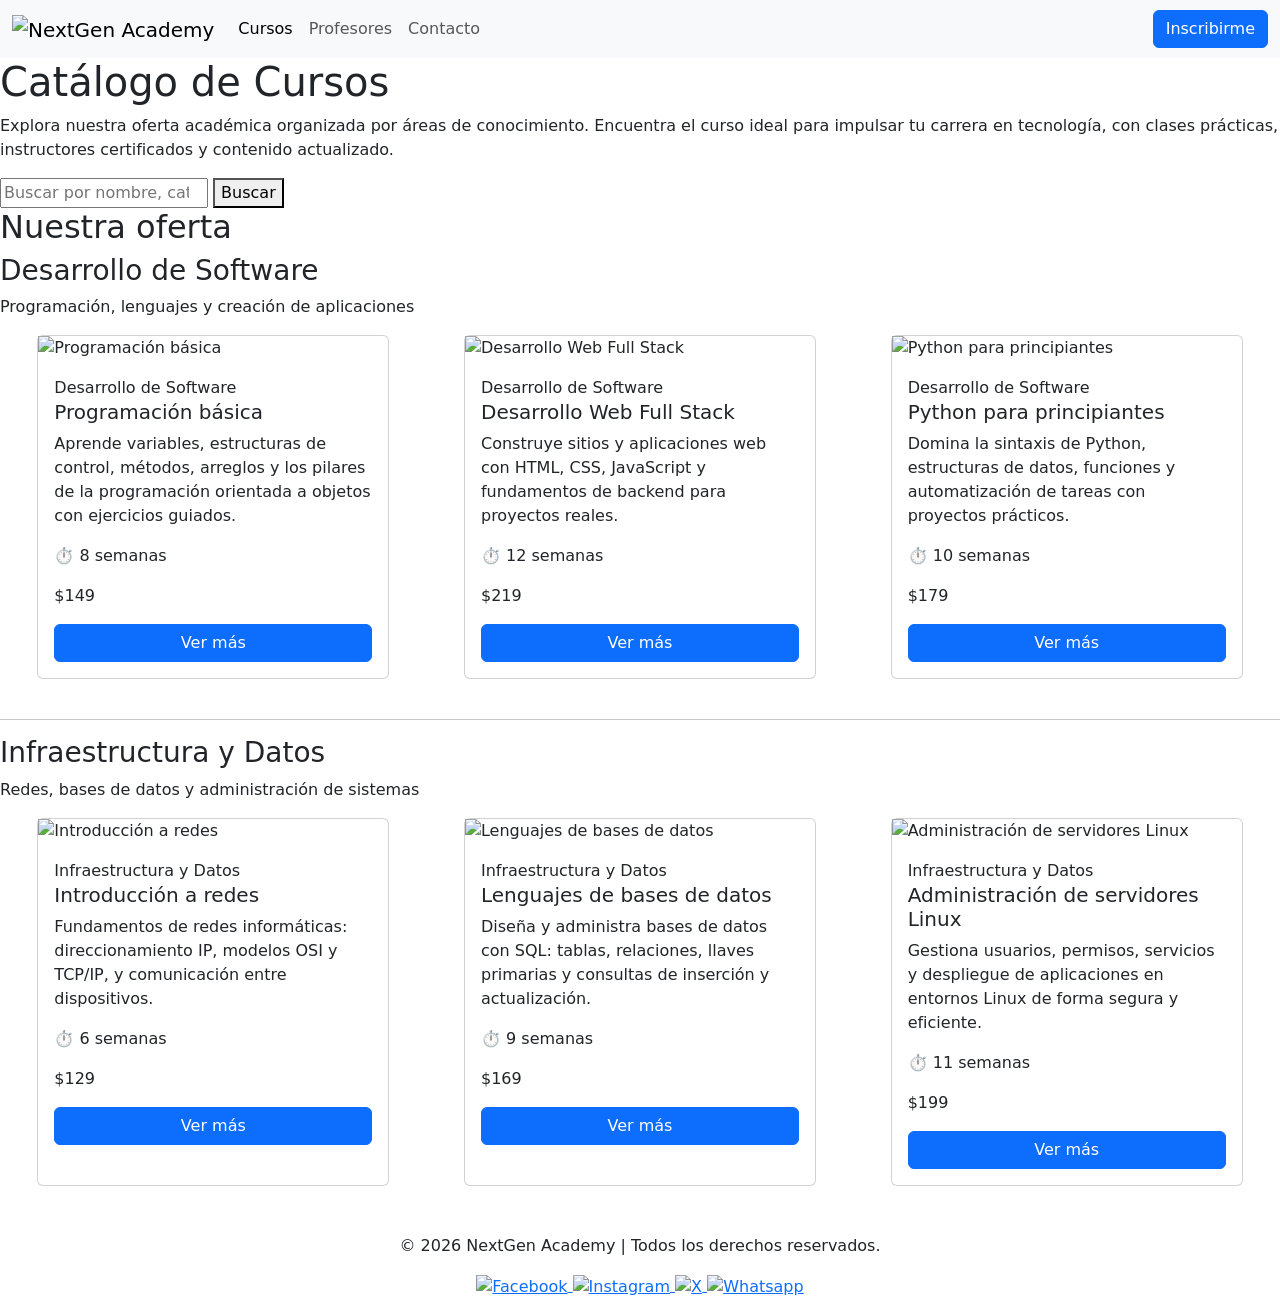
==== Rol2/cursos.html @ b34fa188 "Roll 2 cursos Sergio Cascante" ====
<!DOCTYPE html>
<html lang="es">

<head>
    <meta charset="UTF-8">
    <meta name="viewport" content="width=device-width, initial-scale=1.0">
    <title>Catálogo de Cursos | NextGen Academy</title>
    <link rel="stylesheet" href="css/cursos.css">
    <link href="https://cdn.jsdelivr.net/npm/bootstrap@5.3.3/dist/css/bootstrap.min.css" rel="stylesheet">
    <script src="https://cdn.jsdelivr.net/npm/bootstrap@5.3.3/dist/js/bootstrap.bundle.min.js"></script>
</head>

<body>
    <header>
        <nav class="navbar navbar-expand-lg bg-body-tertiary" id="Menu">
            <div class="container-fluid">
                <a class="navbar-brand" href="index.html">
                    <img src="img/logo.png" alt="NextGen Academy" width="180">
                </a>
                <button class="navbar-toggler" type="button" data-bs-toggle="collapse"
                    data-bs-target="#navbarSupportedContent" aria-controls="navbarSupportedContent"
                    aria-expanded="false" aria-label="Abrir menú de navegación">
                    <span class="navbar-toggler-icon"></span>
                </button>
                <div class="collapse navbar-collapse" id="navbarSupportedContent">
                    <ul class="navbar-nav me-auto mb-2 mb-lg-0">
                        <li class="nav-item">
                            <a class="nav-link active" aria-current="page" href="cursos.html">Cursos</a>
                        </li>
                        <li class="nav-item">
                            <a class="nav-link" href="profesores.html">Profesores</a>
                        </li>
                        <li class="nav-item">
                            <a class="nav-link" href="contacto.html">Contacto</a>
                        </li>
                    </ul>
                    <form class="d-flex" role="search">
                        <button class="btn btn-primary" type="submit">Inscribirme</button>
                    </form>
                </div>
            </div>
        </nav>
    </header>

    <main>
        <section class="encabezado-catalogo">
            <h1>Catálogo de Cursos</h1>
            <p class="descripcion-catalogo">
                Explora nuestra oferta académica organizada por áreas de conocimiento. Encuentra el curso ideal para
                impulsar tu carrera en tecnología, con clases prácticas, instructores certificados y contenido
                actualizado.
            </p>
        </section>

        <section class="seccion-busqueda" aria-label="Buscar cursos">
            <form class="formulario-busqueda" role="search" action="#" method="get">
                <input type="search" name="q" placeholder="Buscar por nombre, categoría o tecnología..."
                    aria-label="Buscar cursos">
                <button class="btn-buscar" type="submit">Buscar</button>
            </form>
        </section>

        <h2>Nuestra oferta</h2>

        <!-- Categoría 1: Desarrollo de Software -->
        <section class="seccion-categoria" aria-labelledby="cat-desarrollo">
            <h3 class="titulo-categoria" id="cat-desarrollo">Desarrollo de Software</h3>
            <p class="subtitulo-categoria">Programación, lenguajes y creación de aplicaciones</p>

            <div class="container-fluid">
                <div class="row contenedor-tarjetas">
                    <div class="col-12 col-md-6 col-lg-4 d-flex justify-content-center mb-4">
                        <article class="card" style="width: 22rem;">
                            <img src="img/progra.jpg" class="imagen-card" alt="Programación básica">
                            <div class="card-body">
                                <span class="etiqueta-categoria">Desarrollo de Software</span>
                                <h5 class="card-title">Programación básica</h5>
                                <p class="card-text">Aprende variables, estructuras de control, métodos, arreglos y los
                                    pilares de la programación orientada a objetos con ejercicios guiados.</p>
                                <div class="curso-meta">
                                    <p class="curso-duracion">⏱ 8 semanas</p>
                                    <p class="curso-precio">$149</p>
                                </div>
                                <button class="btn btn-primary w-100" type="button">Ver más</button>
                            </div>
                        </article>
                    </div>

                    <div class="col-12 col-md-6 col-lg-4 d-flex justify-content-center mb-4">
                        <article class="card" style="width: 22rem;">
                            <img src="img/web.jpg" class="imagen-card" alt="Desarrollo Web Full Stack">
                            <div class="card-body">
                                <span class="etiqueta-categoria">Desarrollo de Software</span>
                                <h5 class="card-title">Desarrollo Web Full Stack</h5>
                                <p class="card-text">Construye sitios y aplicaciones web con HTML, CSS, JavaScript y
                                    fundamentos de backend para proyectos reales.</p>
                                <div class="curso-meta">
                                    <p class="curso-duracion">⏱ 12 semanas</p>
                                    <p class="curso-precio">$219</p>
                                </div>
                                <button class="btn btn-primary w-100" type="button">Ver más</button>
                            </div>
                        </article>
                    </div>

                    <div class="col-12 col-md-6 col-lg-4 d-flex justify-content-center mb-4">
                        <article class="card" style="width: 22rem;">
                            <img src="img/python.jpg" class="imagen-card" alt="Python para principiantes">
                            <div class="card-body">
                                <span class="etiqueta-categoria">Desarrollo de Software</span>
                                <h5 class="card-title">Python para principiantes</h5>
                                <p class="card-text">Domina la sintaxis de Python, estructuras de datos, funciones y
                                    automatización de tareas con proyectos prácticos.</p>
                                <div class="curso-meta">
                                    <p class="curso-duracion">⏱ 10 semanas</p>
                                    <p class="curso-precio">$179</p>
                                </div>
                                <button class="btn btn-primary w-100" type="button">Ver más</button>
                            </div>
                        </article>
                    </div>
                </div>
            </div>
        </section>

        <hr>

        <!-- Categoría 2: Infraestructura y Datos -->
        <section class="seccion-categoria" aria-labelledby="cat-infraestructura">
            <h3 class="titulo-categoria" id="cat-infraestructura">Infraestructura y Datos</h3>
            <p class="subtitulo-categoria">Redes, bases de datos y administración de sistemas</p>

            <div class="container-fluid">
                <div class="row contenedor-tarjetas">
                    <div class="col-12 col-md-6 col-lg-4 d-flex justify-content-center mb-4">
                        <article class="card" style="width: 22rem;">
                            <img src="img/redes.jpg" class="imagen-card" alt="Introducción a redes">
                            <div class="card-body">
                                <span class="etiqueta-categoria">Infraestructura y Datos</span>
                                <h5 class="card-title">Introducción a redes</h5>
                                <p class="card-text">Fundamentos de redes informáticas: direccionamiento IP, modelos
                                    OSI y TCP/IP, y comunicación entre dispositivos.</p>
                                <div class="curso-meta">
                                    <p class="curso-duracion">⏱ 6 semanas</p>
                                    <p class="curso-precio">$129</p>
                                </div>
                                <button class="btn btn-primary w-100" type="button">Ver más</button>
                            </div>
                        </article>
                    </div>

                    <div class="col-12 col-md-6 col-lg-4 d-flex justify-content-center mb-4">
                        <article class="card" style="width: 22rem;">
                            <img src="img/bases.jpg" class="imagen-card" alt="Lenguajes de bases de datos">
                            <div class="card-body">
                                <span class="etiqueta-categoria">Infraestructura y Datos</span>
                                <h5 class="card-title">Lenguajes de bases de datos</h5>
                                <p class="card-text">Diseña y administra bases de datos con SQL: tablas, relaciones,
                                    llaves primarias y consultas de inserción y actualización.</p>
                                <div class="curso-meta">
                                    <p class="curso-duracion">⏱ 9 semanas</p>
                                    <p class="curso-precio">$169</p>
                                </div>
                                <button class="btn btn-primary w-100" type="button">Ver más</button>
                            </div>
                        </article>
                    </div>

                    <div class="col-12 col-md-6 col-lg-4 d-flex justify-content-center mb-4">
                        <article class="card" style="width: 22rem;">
                            <img src="img/linux.jpg" class="imagen-card" alt="Administración de servidores Linux">
                            <div class="card-body">
                                <span class="etiqueta-categoria">Infraestructura y Datos</span>
                                <h5 class="card-title">Administración de servidores Linux</h5>
                                <p class="card-text">Gestiona usuarios, permisos, servicios y despliegue de
                                    aplicaciones en entornos Linux de forma segura y eficiente.</p>
                                <div class="curso-meta">
                                    <p class="curso-duracion">⏱ 11 semanas</p>
                                    <p class="curso-precio">$199</p>
                                </div>
                                <button class="btn btn-primary w-100" type="button">Ver más</button>
                            </div>
                        </article>
                    </div>
                </div>
            </div>
        </section>

        <br>

        <footer>
            <div class="container text-center">
                <p>© 2026 NextGen Academy | Todos los derechos reservados.</p>

                <a href="https://facebook.com" target="_blank" rel="noopener noreferrer">
                    <img src="img/facebook.svg" class="imagen-footer" alt="Facebook">
                </a>

                <a href="https://instagram.com" target="_blank" rel="noopener noreferrer">
                    <img src="img/instagram.svg" class="imagen-footer" alt="Instagram">
                </a>

                <a href="https://x.com" target="_blank" rel="noopener noreferrer">
                    <img src="img/twitter.svg" class="imagen-footer" alt="X">
                </a>

                <a href="https://whatsapp.com" target="_blank" rel="noopener noreferrer">
                    <img src="img/whatsapp.svg" class="imagen-footer" alt="Whatsapp">
                </a>
            </div>
        </footer>
    </main>

</body>

</html>
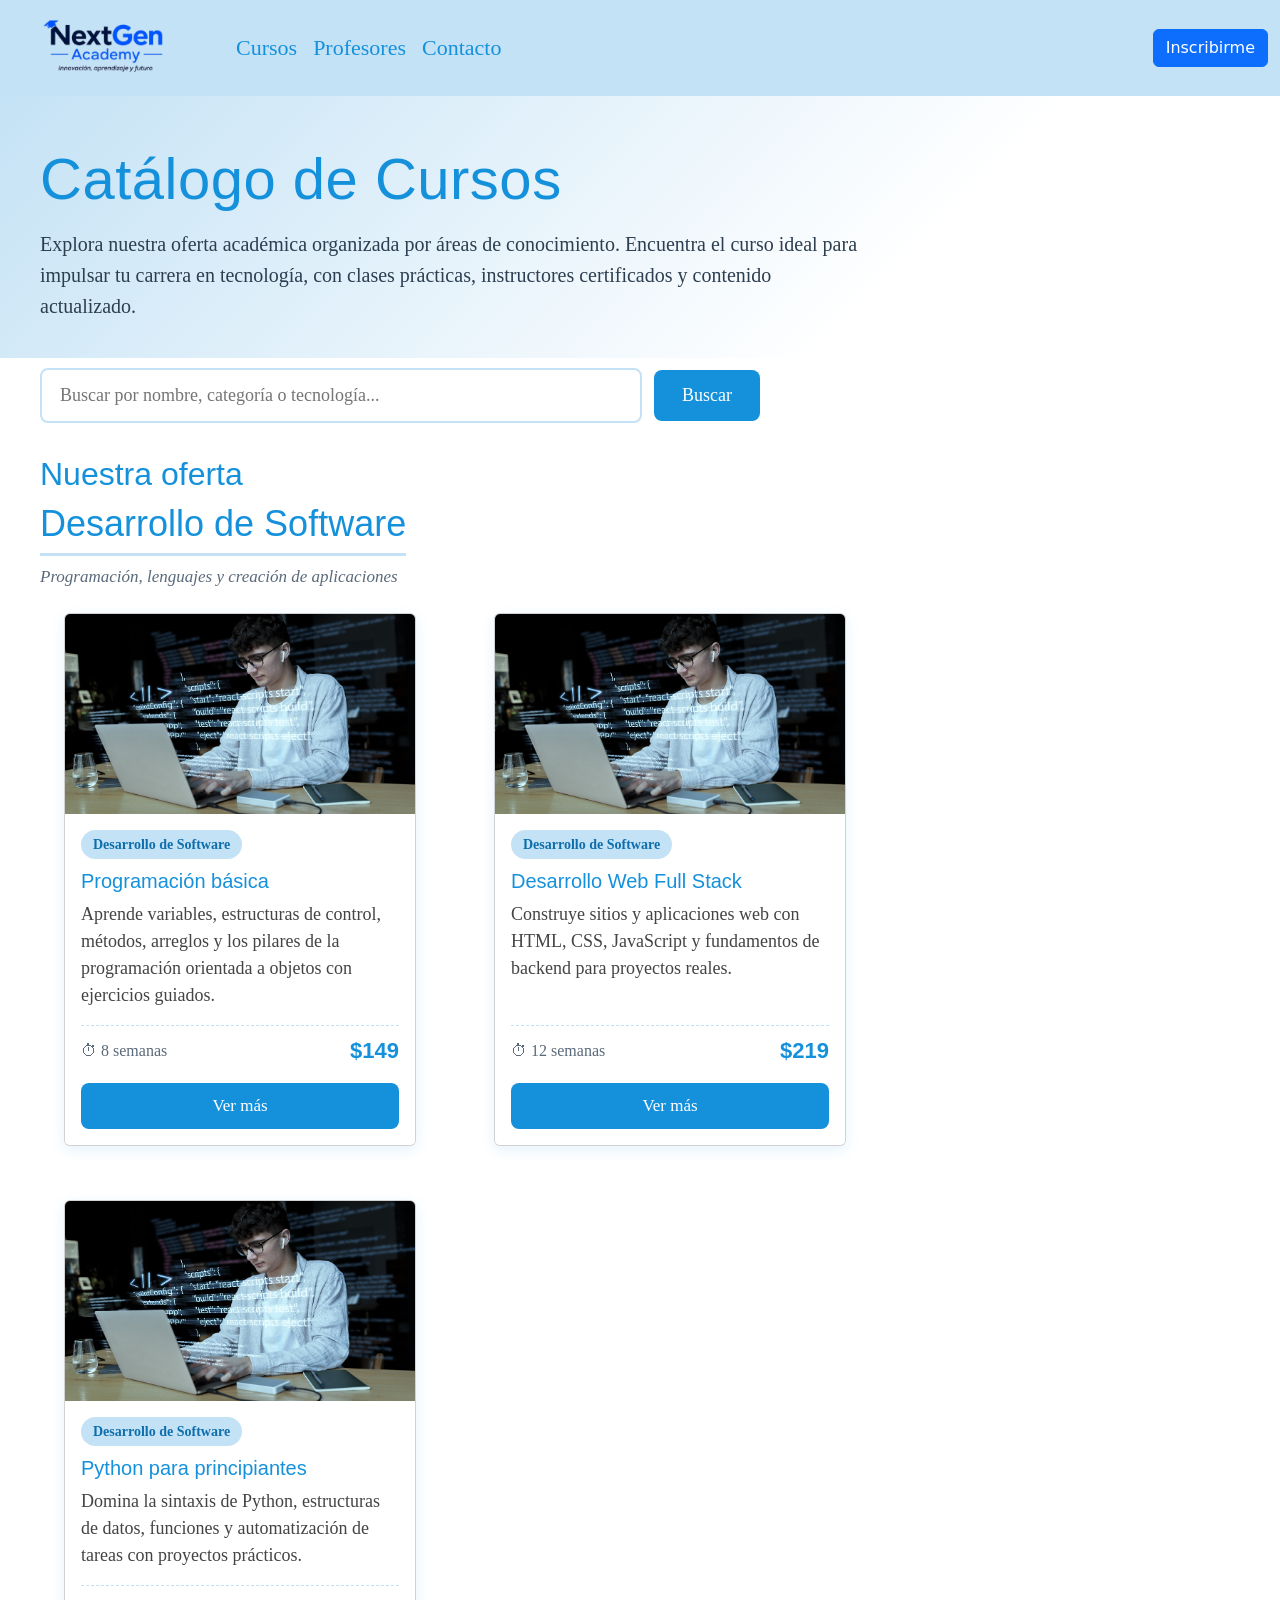
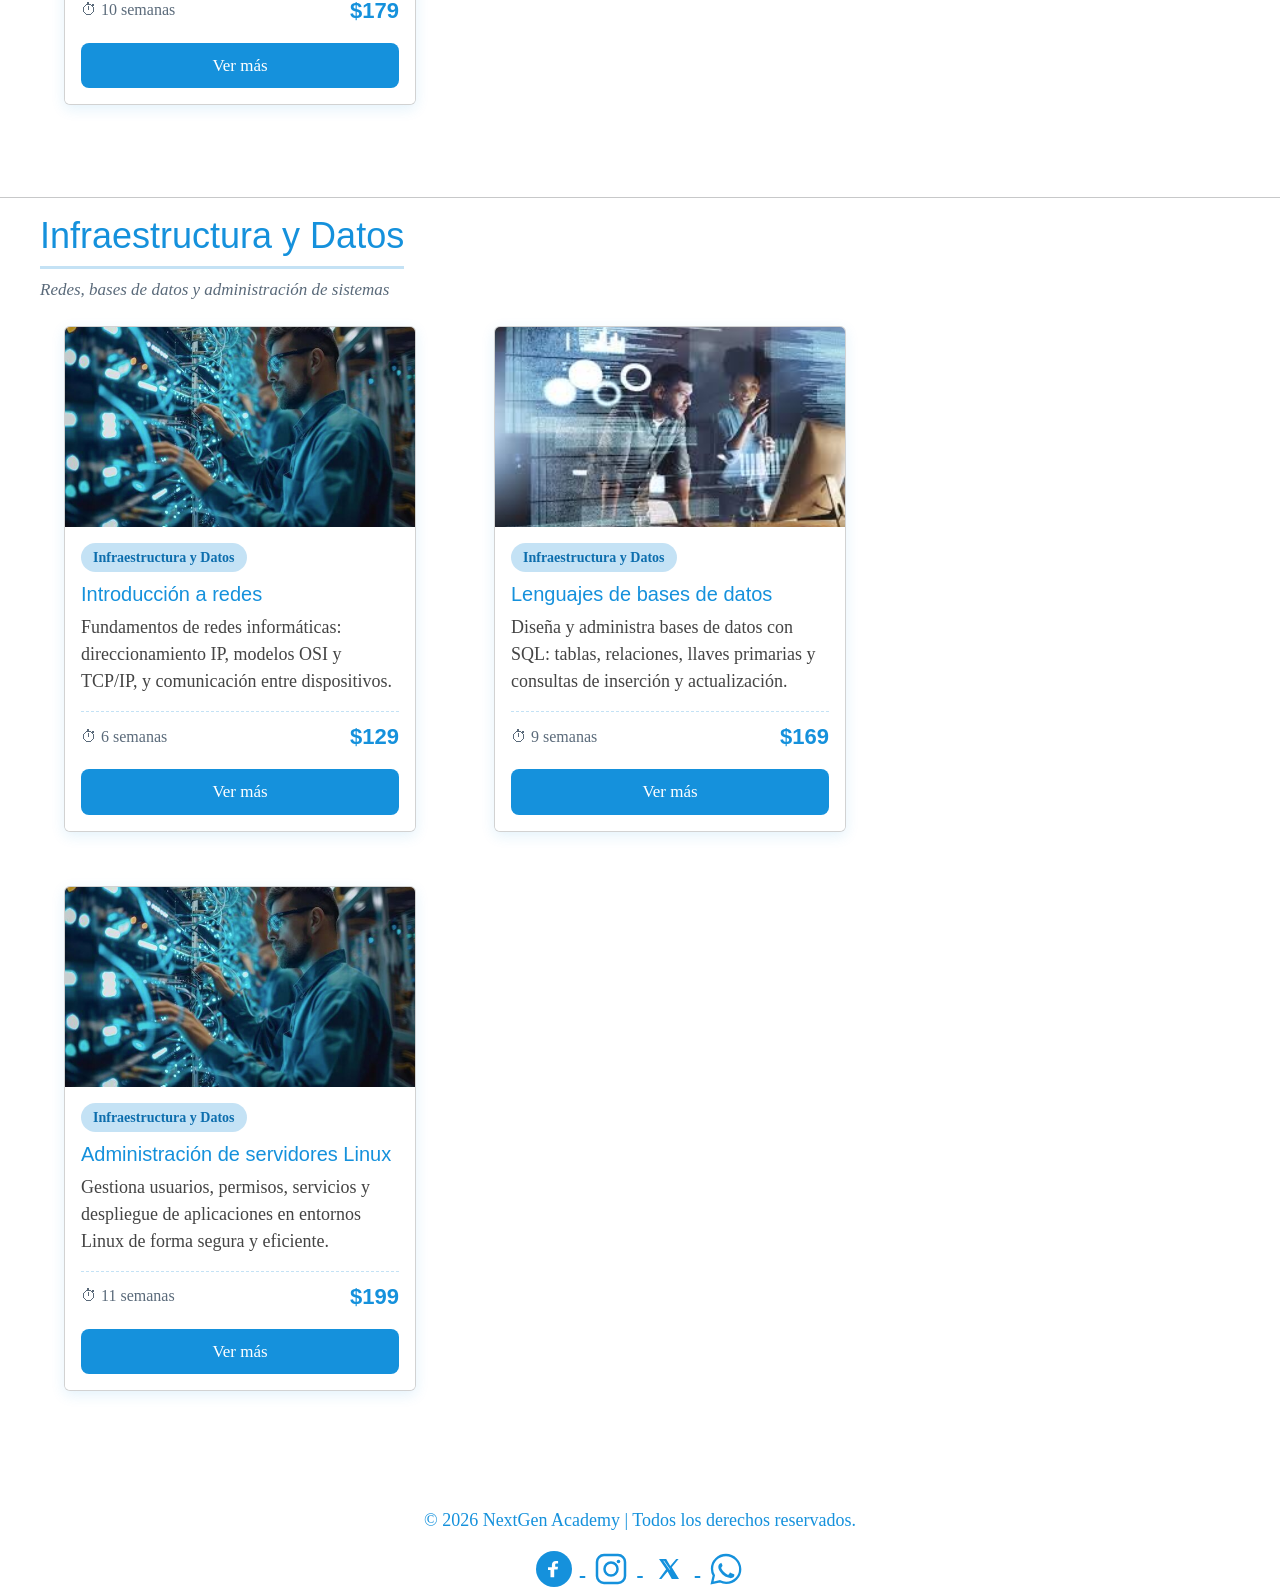
==== commit 58af0b19: "Actualizaciones" ====
--- a/Rol2/css/cursos.css
+++ b/Rol2/css/cursos.css
@@ -0,0 +1,287 @@
+/* Estilos base NextGen Academy */
+#Menu {
+    background-color: #C4E2F5 !important;
+}
+
+header,
+#Menu .container-fluid,
+#Menu .navbar-collapse,
+#Menu .navbar-nav,
+#Menu .nav-item,
+#Menu .nav-link,
+#Menu .navbar-toggler {
+    background-color: #C4E2F5 !important;
+}
+
+h2 {
+    color: #1591DC !important;
+    font-size: 65px;
+    font-family: Impact, Haettenschweiler, 'Arial Narrow Bold', sans-serif;
+    margin-left: 40px;
+}
+
+h5 {
+    color: #1591DC !important;
+    font-family: Impact, Haettenschweiler, 'Arial Narrow Bold', sans-serif;
+}
+
+footer {
+    color: #1591DC !important;
+    font-family: Cambria, Cochin, Georgia, Times, 'Times New Roman', serif;
+}
+
+p {
+    font-size: 18px !important;
+    font-family: Cambria, Cochin, Georgia, Times, 'Times New Roman', serif;
+}
+
+a {
+    color: #1591DC !important;
+    font-size: 22px !important;
+    font-family: Cambria, Cochin, Georgia, Times, 'Times New Roman', serif;
+}
+
+/* Logo integrado con el celeste del menú */
+#Menu .navbar-brand {
+    background-color: #C4E2F5;
+    padding: 6px 10px;
+    line-height: 0;
+    margin-right: 1rem;
+}
+
+#Menu .navbar-brand img {
+    display: block;
+    width: 180px;
+    height: auto;
+    max-width: none;
+}
+
+/* ——— Encabezado del catálogo ——— */
+
+.encabezado-catalogo {
+    background: linear-gradient(135deg, #C4E2F5 0%, #ffffff 70%);
+    padding: 48px 40px 36px;
+    margin-bottom: 10px;
+}
+
+.encabezado-catalogo h1 {
+    color: #1591DC;
+    font-size: 58px;
+    font-family: Impact, Haettenschweiler, 'Arial Narrow Bold', sans-serif;
+    margin: 0 0 16px;
+    letter-spacing: 0.5px;
+}
+
+.encabezado-catalogo .descripcion-catalogo {
+    max-width: 820px;
+    margin: 0;
+    font-size: 20px !important;
+    line-height: 1.55;
+    color: #2c3e50;
+}
+
+/* ——— Barra de búsqueda ——— */
+
+.seccion-busqueda {
+    padding: 0 40px 32px;
+}
+
+.formulario-busqueda {
+    display: flex;
+    flex-wrap: wrap;
+    gap: 12px;
+    max-width: 720px;
+    align-items: center;
+}
+
+.formulario-busqueda input[type="search"] {
+    flex: 1 1 280px;
+    min-width: 200px;
+    padding: 12px 18px;
+    font-size: 18px;
+    font-family: Cambria, Cochin, Georgia, Times, 'Times New Roman', serif;
+    border: 2px solid #C4E2F5;
+    border-radius: 8px;
+    outline: none;
+    transition: border-color 0.2s ease;
+    background-color: #ffffff;
+}
+
+.formulario-busqueda input[type="search"]:focus {
+    border-color: #1591DC;
+}
+
+.formulario-busqueda .btn-buscar {
+    padding: 12px 28px;
+    font-size: 18px;
+    font-family: Cambria, Cochin, Georgia, Times, 'Times New Roman', serif;
+    background-color: #1591DC;
+    color: #ffffff !important;
+    border: none;
+    border-radius: 8px;
+    cursor: pointer;
+    transition: background-color 0.2s ease;
+}
+
+.formulario-busqueda .btn-buscar:hover {
+    background-color: #0d6ead;
+}
+
+/* ——— Categorías ——— */
+
+.seccion-categoria {
+    margin-bottom: 48px;
+}
+
+.titulo-categoria {
+    color: #1591DC;
+    font-size: 36px;
+    font-family: Impact, Haettenschweiler, 'Arial Narrow Bold', sans-serif;
+    margin: 0 0 8px 40px;
+    padding-bottom: 8px;
+    border-bottom: 3px solid #C4E2F5;
+    display: inline-block;
+    margin-left: 40px;
+}
+
+.subtitulo-categoria {
+    margin: 0 0 24px 40px;
+    font-size: 17px !important;
+    color: #5a6a7a;
+    font-style: italic;
+}
+
+.contenedor-tarjetas {
+    background-color: white;
+    display: flex;
+    flex-direction: row;
+    justify-content: flex-start;
+    align-items: stretch;
+    flex-wrap: wrap;
+    gap: 30px;
+    padding: 0 40px 20px;
+}
+
+.card {
+    display: flex;
+    flex-direction: column;
+    border: 1px solid #e8f4fc;
+    border-radius: 12px;
+    overflow: hidden;
+    box-shadow: 0 4px 14px rgba(21, 145, 220, 0.12);
+    transition: transform 0.2s ease, box-shadow 0.2s ease;
+    background-color: #ffffff;
+}
+
+.card:hover {
+    transform: translateY(-4px);
+    box-shadow: 0 8px 22px rgba(21, 145, 220, 0.2);
+}
+
+.imagen-card {
+    width: 100%;
+    height: 200px;
+    object-fit: cover;
+}
+
+.card-body {
+    display: flex;
+    flex-direction: column;
+    height: 100%;
+    padding: 1.25rem;
+    background-color: #ffffff;
+}
+
+.etiqueta-categoria {
+    display: inline-block;
+    align-self: flex-start;
+    background-color: #C4E2F5;
+    color: #0d6ead !important;
+    font-size: 14px !important;
+    font-weight: 600;
+    padding: 4px 12px;
+    border-radius: 20px;
+    margin-bottom: 10px;
+    font-family: Cambria, Cochin, Georgia, Times, 'Times New Roman', serif;
+}
+
+.card-text {
+    flex-grow: 1;
+    margin-bottom: 16px;
+    color: #444;
+    line-height: 1.5;
+}
+
+.curso-meta {
+    display: flex;
+    justify-content: space-between;
+    align-items: center;
+    flex-wrap: wrap;
+    gap: 8px;
+    margin-bottom: 16px;
+    padding-top: 8px;
+    border-top: 1px dashed #C4E2F5;
+}
+
+.curso-duracion {
+    font-size: 16px !important;
+    color: #5a6a7a;
+    margin: 0;
+}
+
+.curso-precio {
+    font-size: 22px !important;
+    font-weight: 700;
+    color: #1591DC !important;
+    margin: 0;
+    font-family: Impact, Haettenschweiler, 'Arial Narrow Bold', sans-serif;
+}
+
+.card-body .btn {
+    margin-top: auto;
+    background-color: #1591DC;
+    border: none;
+    font-family: Cambria, Cochin, Georgia, Times, 'Times New Roman', serif;
+    font-size: 17px;
+    padding: 10px 0;
+    border-radius: 8px;
+}
+
+.card-body .btn:hover {
+    background-color: #0d6ead;
+}
+
+.imagen-footer {
+    width: 36px;
+    height: 36px;
+    margin: 0 8px;
+    transition: transform 0.2s ease;
+}
+
+.imagen-footer:hover {
+    transform: scale(1.1);
+}
+
+hr {
+    border: none;
+    border-top: 2px solid #C4E2F5;
+    margin: 40px 40px;
+}
+
+@media (max-width: 768px) {
+    .encabezado-catalogo h1 {
+        font-size: 40px;
+    }
+
+    h2 {
+        font-size: 42px !important;
+    }
+
+    .titulo-categoria {
+        font-size: 28px;
+    }
+
+    .contenedor-tarjetas {
+        justify-content: center;
+    }
+}
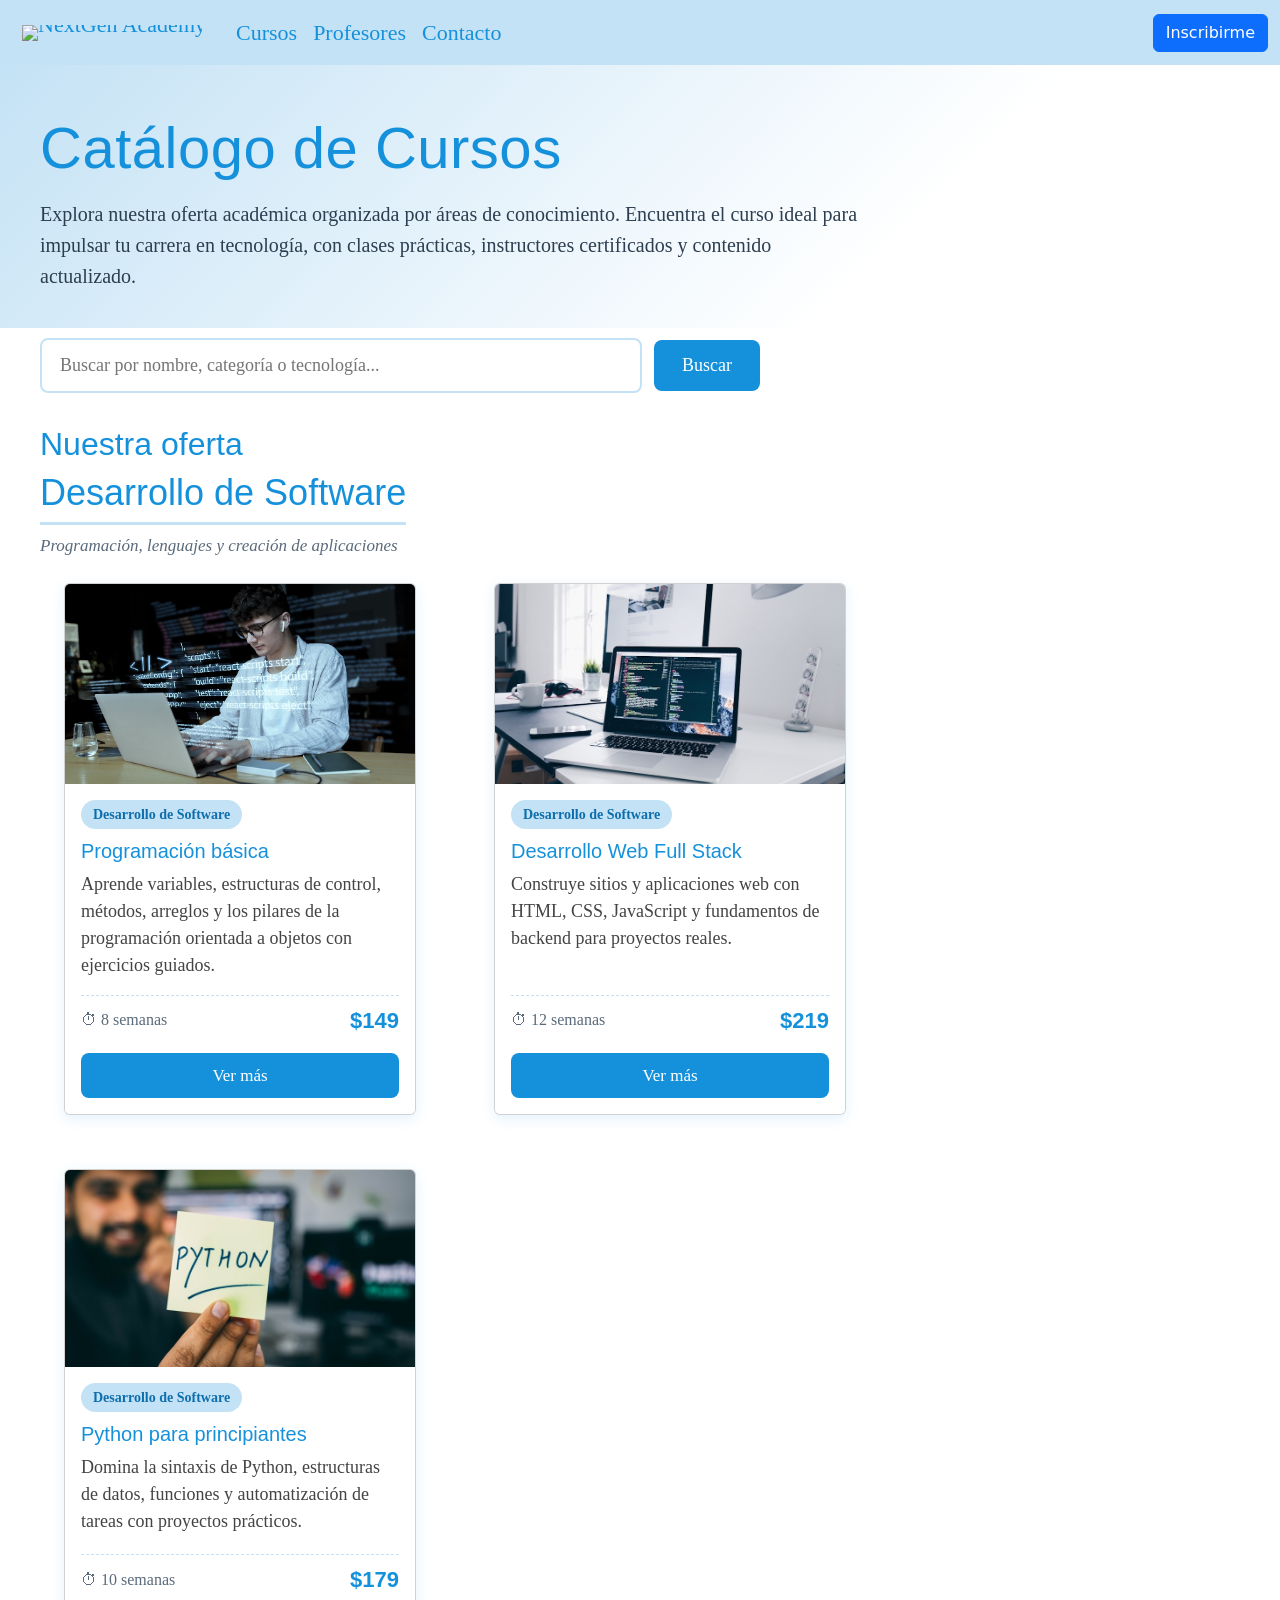
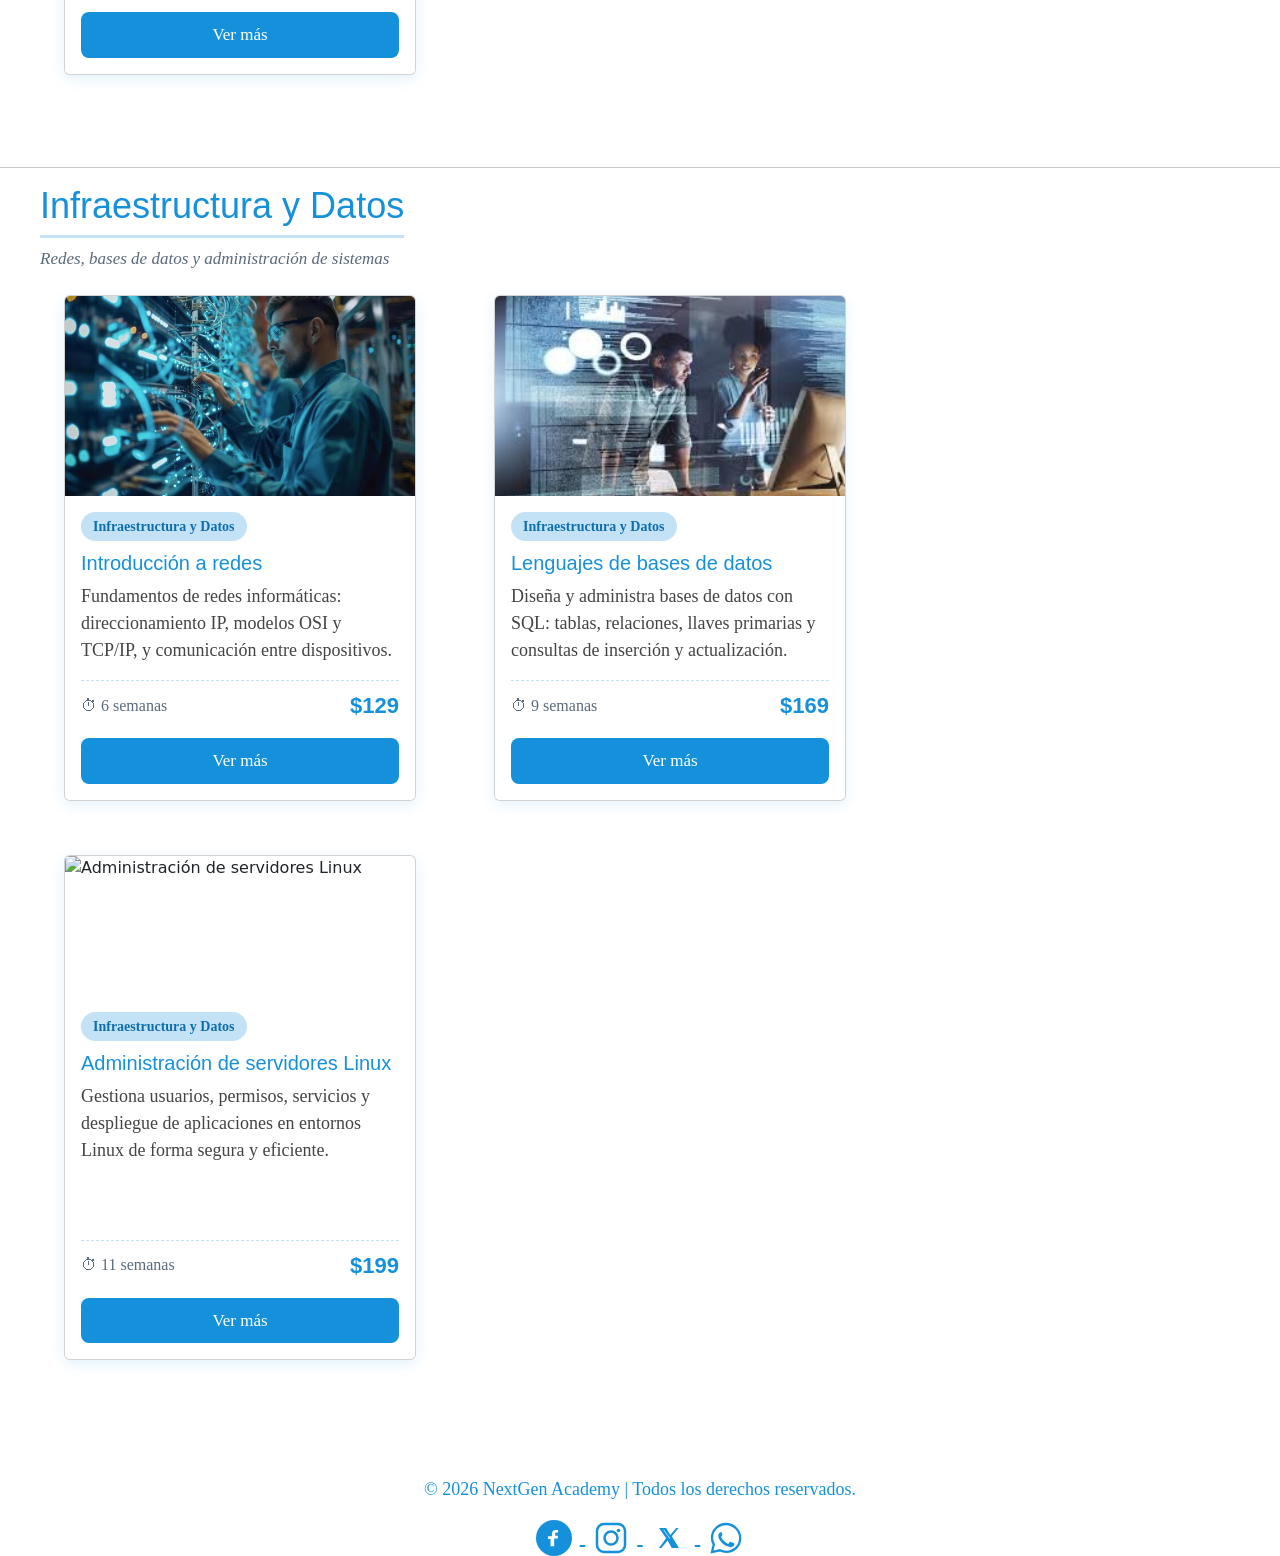
==== commit 6090931c: "Actualizaciones completass" ====
--- a/Rol2/cursos.html
+++ b/Rol2/cursos.html
@@ -15,7 +15,7 @@
         <nav class="navbar navbar-expand-lg bg-body-tertiary" id="Menu">
             <div class="container-fluid">
                 <a class="navbar-brand" href="index.html">
-                    <img src="img/logo.png" alt="NextGen Academy" width="180">
+                    <img src="../images/logo.png" alt="NextGen Academy" width="180">
                 </a>
                 <button class="navbar-toggler" type="button" data-bs-toggle="collapse"
                     data-bs-target="#navbarSupportedContent" aria-controls="navbarSupportedContent"
@@ -71,7 +71,7 @@
                 <div class="row contenedor-tarjetas">
                     <div class="col-12 col-md-6 col-lg-4 d-flex justify-content-center mb-4">
                         <article class="card" style="width: 22rem;">
-                            <img src="img/progra.jpg" class="imagen-card" alt="Programación básica">
+                            <img src="../images/progra.jpg" class="imagen-card" alt="Programación básica">
                             <div class="card-body">
                                 <span class="etiqueta-categoria">Desarrollo de Software</span>
                                 <h5 class="card-title">Programación básica</h5>
@@ -88,7 +88,7 @@
 
                     <div class="col-12 col-md-6 col-lg-4 d-flex justify-content-center mb-4">
                         <article class="card" style="width: 22rem;">
-                            <img src="img/web.jpg" class="imagen-card" alt="Desarrollo Web Full Stack">
+                            <img src="../images/web.jpg" class="imagen-card" alt="Desarrollo Web Full Stack">
                             <div class="card-body">
                                 <span class="etiqueta-categoria">Desarrollo de Software</span>
                                 <h5 class="card-title">Desarrollo Web Full Stack</h5>
@@ -105,7 +105,7 @@
 
                     <div class="col-12 col-md-6 col-lg-4 d-flex justify-content-center mb-4">
                         <article class="card" style="width: 22rem;">
-                            <img src="img/python.jpg" class="imagen-card" alt="Python para principiantes">
+                            <img src="../images/python.jpg" class="imagen-card" alt="Python para principiantes">
                             <div class="card-body">
                                 <span class="etiqueta-categoria">Desarrollo de Software</span>
                                 <h5 class="card-title">Python para principiantes</h5>
@@ -134,7 +134,7 @@
                 <div class="row contenedor-tarjetas">
                     <div class="col-12 col-md-6 col-lg-4 d-flex justify-content-center mb-4">
                         <article class="card" style="width: 22rem;">
-                            <img src="img/redes.jpg" class="imagen-card" alt="Introducción a redes">
+                            <img src="../images/redes.jpg" class="imagen-card" alt="Introducción a redes">
                             <div class="card-body">
                                 <span class="etiqueta-categoria">Infraestructura y Datos</span>
                                 <h5 class="card-title">Introducción a redes</h5>
@@ -151,7 +151,7 @@
 
                     <div class="col-12 col-md-6 col-lg-4 d-flex justify-content-center mb-4">
                         <article class="card" style="width: 22rem;">
-                            <img src="img/bases.jpg" class="imagen-card" alt="Lenguajes de bases de datos">
+                            <img src="../images/bases.jpg" class="imagen-card" alt="Lenguajes de bases de datos">
                             <div class="card-body">
                                 <span class="etiqueta-categoria">Infraestructura y Datos</span>
                                 <h5 class="card-title">Lenguajes de bases de datos</h5>
@@ -168,7 +168,7 @@
 
                     <div class="col-12 col-md-6 col-lg-4 d-flex justify-content-center mb-4">
                         <article class="card" style="width: 22rem;">
-                            <img src="img/linux.jpg" class="imagen-card" alt="Administración de servidores Linux">
+                            <img src="../images/linux.jpg" class="imagen-card" alt="Administración de servidores Linux">
                             <div class="card-body">
                                 <span class="etiqueta-categoria">Infraestructura y Datos</span>
                                 <h5 class="card-title">Administración de servidores Linux</h5>
@@ -193,19 +193,19 @@
                 <p>© 2026 NextGen Academy | Todos los derechos reservados.</p>
 
                 <a href="https://facebook.com" target="_blank" rel="noopener noreferrer">
-                    <img src="img/facebook.svg" class="imagen-footer" alt="Facebook">
+                    <img src="../images/facebook.svg" class="imagen-footer" alt="Facebook">
                 </a>
 
                 <a href="https://instagram.com" target="_blank" rel="noopener noreferrer">
-                    <img src="img/instagram.svg" class="imagen-footer" alt="Instagram">
+                    <img src="../images/instagram.svg" class="imagen-footer" alt="Instagram">
                 </a>
 
                 <a href="https://x.com" target="_blank" rel="noopener noreferrer">
-                    <img src="img/twitter.svg" class="imagen-footer" alt="X">
+                    <img src="../images/twitter.svg" class="imagen-footer" alt="X">
                 </a>
 
                 <a href="https://whatsapp.com" target="_blank" rel="noopener noreferrer">
-                    <img src="img/whatsapp.svg" class="imagen-footer" alt="Whatsapp">
+                    <img src="../images/whatsapp.svg" class="imagen-footer" alt="Whatsapp">
                 </a>
             </div>
         </footer>
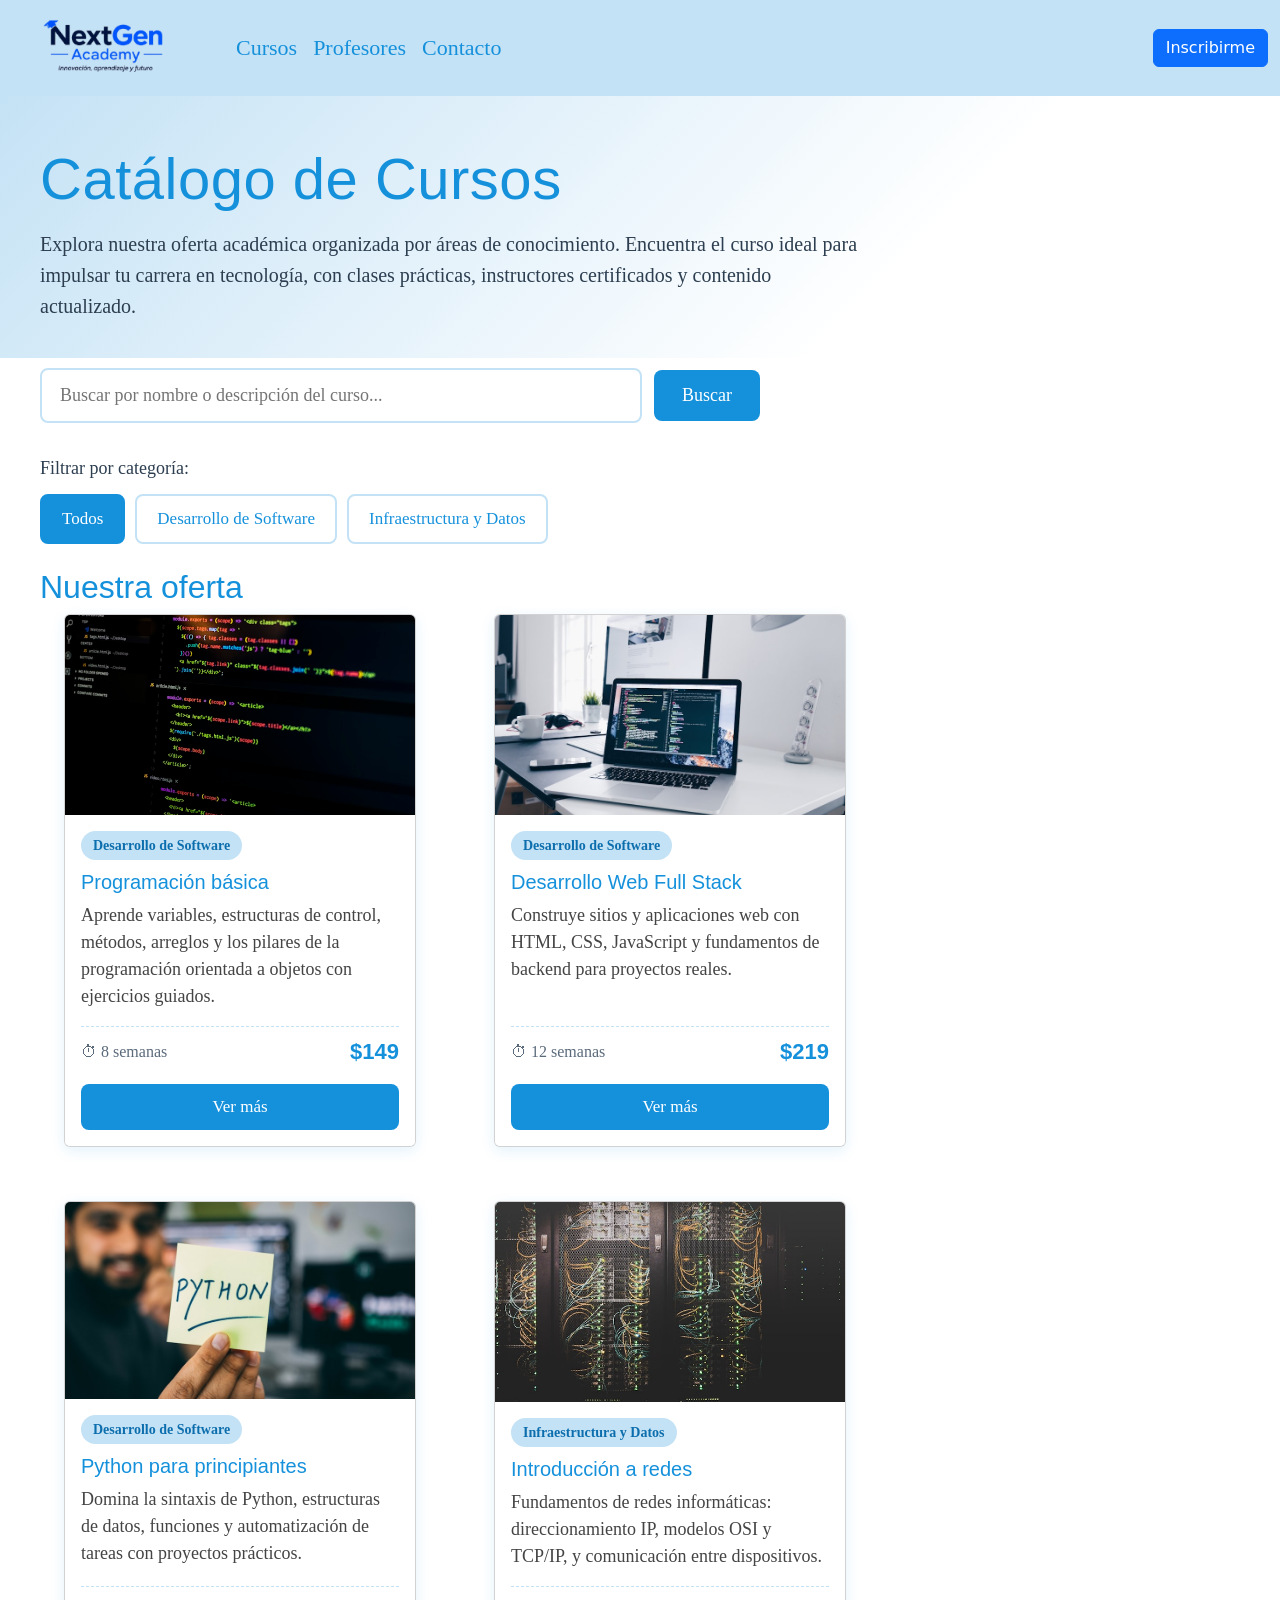
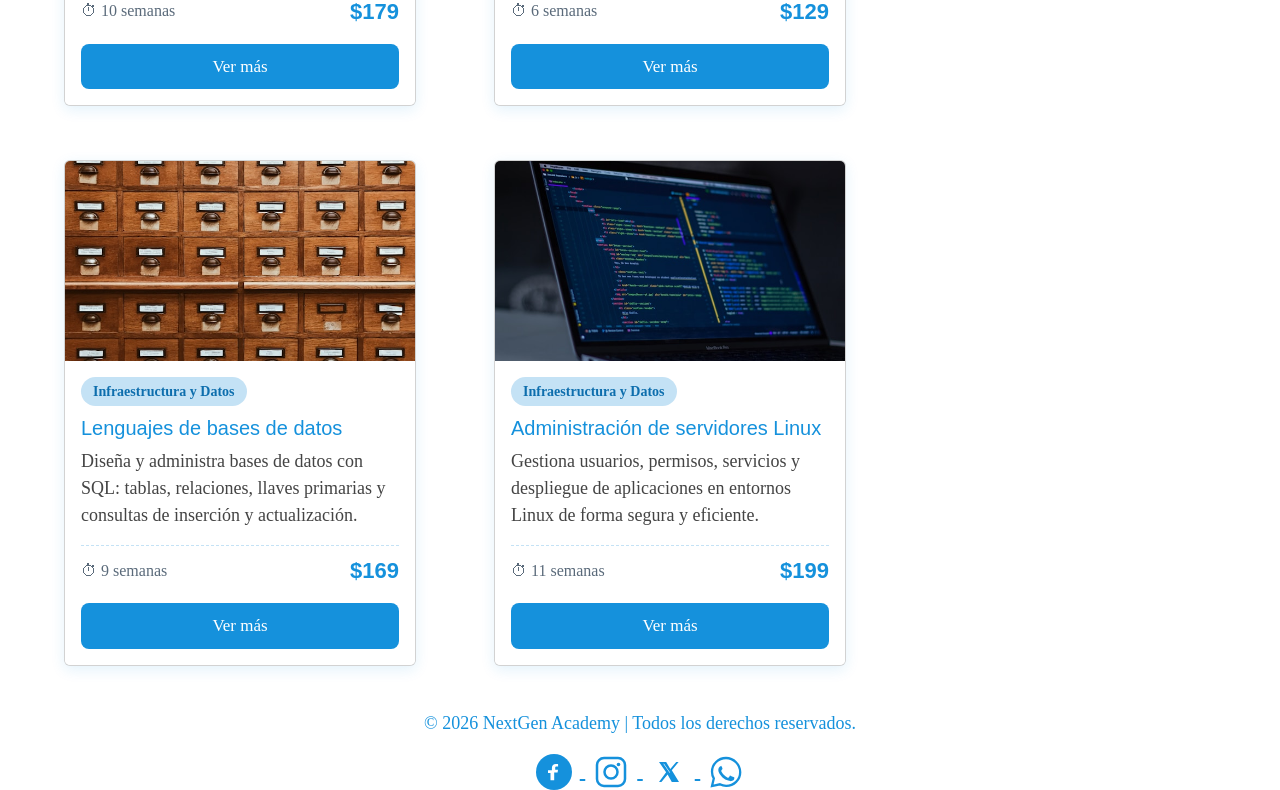
==== commit b9215f6e: "Rol 2 - Catálogo de cursos con búsqueda y filtrado dinámico terminado" ====
--- a/Rol2/cursos.html
+++ b/Rol2/cursos.html
@@ -14,8 +14,8 @@
     <header>
         <nav class="navbar navbar-expand-lg bg-body-tertiary" id="Menu">
             <div class="container-fluid">
-                <a class="navbar-brand" href="index.html">
-                    <img src="../images/logo.png" alt="NextGen Academy" width="180">
+                <a class="navbar-brand" href="../Rol1/index.html">
+                    <img src="../images/Logo.png" alt="NextGen Academy" width="180">
                 </a>
                 <button class="navbar-toggler" type="button" data-bs-toggle="collapse"
                     data-bs-target="#navbarSupportedContent" aria-controls="navbarSupportedContent"
@@ -28,10 +28,10 @@
                             <a class="nav-link active" aria-current="page" href="cursos.html">Cursos</a>
                         </li>
                         <li class="nav-item">
-                            <a class="nav-link" href="profesores.html">Profesores</a>
+                            <a class="nav-link" href="../Rol3/profesores.html">Profesores</a>
                         </li>
                         <li class="nav-item">
-                            <a class="nav-link" href="contacto.html">Contacto</a>
+                            <a class="nav-link" href="../Rol4/contacto.html">Contacto</a>
                         </li>
                     </ul>
                     <form class="d-flex" role="search">
@@ -54,139 +54,31 @@
 
         <section class="seccion-busqueda" aria-label="Buscar cursos">
             <form class="formulario-busqueda" role="search" action="#" method="get">
-                <input type="search" name="q" placeholder="Buscar por nombre, categoría o tecnología..."
-                    aria-label="Buscar cursos">
+                <input type="search" id="campo-busqueda" name="q"
+                    placeholder="Buscar por nombre o descripción del curso..." aria-label="Buscar cursos">
                 <button class="btn-buscar" type="submit">Buscar</button>
             </form>
         </section>
 
-        <h2>Nuestra oferta</h2>
-
-        <!-- Categoría 1: Desarrollo de Software -->
-        <section class="seccion-categoria" aria-labelledby="cat-desarrollo">
-            <h3 class="titulo-categoria" id="cat-desarrollo">Desarrollo de Software</h3>
-            <p class="subtitulo-categoria">Programación, lenguajes y creación de aplicaciones</p>
-
-            <div class="container-fluid">
-                <div class="row contenedor-tarjetas">
-                    <div class="col-12 col-md-6 col-lg-4 d-flex justify-content-center mb-4">
-                        <article class="card" style="width: 22rem;">
-                            <img src="../images/progra.jpg" class="imagen-card" alt="Programación básica">
-                            <div class="card-body">
-                                <span class="etiqueta-categoria">Desarrollo de Software</span>
-                                <h5 class="card-title">Programación básica</h5>
-                                <p class="card-text">Aprende variables, estructuras de control, métodos, arreglos y los
-                                    pilares de la programación orientada a objetos con ejercicios guiados.</p>
-                                <div class="curso-meta">
-                                    <p class="curso-duracion">⏱ 8 semanas</p>
-                                    <p class="curso-precio">$149</p>
-                                </div>
-                                <button class="btn btn-primary w-100" type="button">Ver más</button>
-                            </div>
-                        </article>
-                    </div>
-
-                    <div class="col-12 col-md-6 col-lg-4 d-flex justify-content-center mb-4">
-                        <article class="card" style="width: 22rem;">
-                            <img src="../images/web.jpg" class="imagen-card" alt="Desarrollo Web Full Stack">
-                            <div class="card-body">
-                                <span class="etiqueta-categoria">Desarrollo de Software</span>
-                                <h5 class="card-title">Desarrollo Web Full Stack</h5>
-                                <p class="card-text">Construye sitios y aplicaciones web con HTML, CSS, JavaScript y
-                                    fundamentos de backend para proyectos reales.</p>
-                                <div class="curso-meta">
-                                    <p class="curso-duracion">⏱ 12 semanas</p>
-                                    <p class="curso-precio">$219</p>
-                                </div>
-                                <button class="btn btn-primary w-100" type="button">Ver más</button>
-                            </div>
-                        </article>
-                    </div>
-
-                    <div class="col-12 col-md-6 col-lg-4 d-flex justify-content-center mb-4">
-                        <article class="card" style="width: 22rem;">
-                            <img src="../images/python.jpg" class="imagen-card" alt="Python para principiantes">
-                            <div class="card-body">
-                                <span class="etiqueta-categoria">Desarrollo de Software</span>
-                                <h5 class="card-title">Python para principiantes</h5>
-                                <p class="card-text">Domina la sintaxis de Python, estructuras de datos, funciones y
-                                    automatización de tareas con proyectos prácticos.</p>
-                                <div class="curso-meta">
-                                    <p class="curso-duracion">⏱ 10 semanas</p>
-                                    <p class="curso-precio">$179</p>
-                                </div>
-                                <button class="btn btn-primary w-100" type="button">Ver más</button>
-                            </div>
-                        </article>
-                    </div>
-                </div>
+        <section class="seccion-filtros" aria-label="Filtrar por categoría">
+            <p class="texto-filtros">Filtrar por categoría:</p>
+            <div class="filtros-categoria">
+                <button class="btn-filtro activo" type="button" data-categoria="todos">Todos</button>
+                <button class="btn-filtro" type="button" data-categoria="Desarrollo de Software">Desarrollo de Software</button>
+                <button class="btn-filtro" type="button" data-categoria="Infraestructura y Datos">Infraestructura y Datos</button>
             </div>
         </section>
 
-        <hr>
+        <h2>Nuestra oferta</h2>
 
-        <!-- Categoría 2: Infraestructura y Datos -->
-        <section class="seccion-categoria" aria-labelledby="cat-infraestructura">
-            <h3 class="titulo-categoria" id="cat-infraestructura">Infraestructura y Datos</h3>
-            <p class="subtitulo-categoria">Redes, bases de datos y administración de sistemas</p>
-
+        <section class="seccion-cursos" aria-label="Listado de cursos">
+            <p id="mensaje-sin-resultados" class="mensaje-sin-resultados" hidden>
+                No encontramos cursos con esos criterios. Prueba con otra palabra o cambia la categoría.
+            </p>
             <div class="container-fluid">
-                <div class="row contenedor-tarjetas">
-                    <div class="col-12 col-md-6 col-lg-4 d-flex justify-content-center mb-4">
-                        <article class="card" style="width: 22rem;">
-                            <img src="../images/redes.jpg" class="imagen-card" alt="Introducción a redes">
-                            <div class="card-body">
-                                <span class="etiqueta-categoria">Infraestructura y Datos</span>
-                                <h5 class="card-title">Introducción a redes</h5>
-                                <p class="card-text">Fundamentos de redes informáticas: direccionamiento IP, modelos
-                                    OSI y TCP/IP, y comunicación entre dispositivos.</p>
-                                <div class="curso-meta">
-                                    <p class="curso-duracion">⏱ 6 semanas</p>
-                                    <p class="curso-precio">$129</p>
-                                </div>
-                                <button class="btn btn-primary w-100" type="button">Ver más</button>
-                            </div>
-                        </article>
-                    </div>
-
-                    <div class="col-12 col-md-6 col-lg-4 d-flex justify-content-center mb-4">
-                        <article class="card" style="width: 22rem;">
-                            <img src="../images/bases.jpg" class="imagen-card" alt="Lenguajes de bases de datos">
-                            <div class="card-body">
-                                <span class="etiqueta-categoria">Infraestructura y Datos</span>
-                                <h5 class="card-title">Lenguajes de bases de datos</h5>
-                                <p class="card-text">Diseña y administra bases de datos con SQL: tablas, relaciones,
-                                    llaves primarias y consultas de inserción y actualización.</p>
-                                <div class="curso-meta">
-                                    <p class="curso-duracion">⏱ 9 semanas</p>
-                                    <p class="curso-precio">$169</p>
-                                </div>
-                                <button class="btn btn-primary w-100" type="button">Ver más</button>
-                            </div>
-                        </article>
-                    </div>
-
-                    <div class="col-12 col-md-6 col-lg-4 d-flex justify-content-center mb-4">
-                        <article class="card" style="width: 22rem;">
-                            <img src="../images/linux.jpg" class="imagen-card" alt="Administración de servidores Linux">
-                            <div class="card-body">
-                                <span class="etiqueta-categoria">Infraestructura y Datos</span>
-                                <h5 class="card-title">Administración de servidores Linux</h5>
-                                <p class="card-text">Gestiona usuarios, permisos, servicios y despliegue de
-                                    aplicaciones en entornos Linux de forma segura y eficiente.</p>
-                                <div class="curso-meta">
-                                    <p class="curso-duracion">⏱ 11 semanas</p>
-                                    <p class="curso-precio">$199</p>
-                                </div>
-                                <button class="btn btn-primary w-100" type="button">Ver más</button>
-                            </div>
-                        </article>
-                    </div>
-                </div>
+                <div id="contenedor-cursos" class="row contenedor-tarjetas"></div>
             </div>
         </section>
-
-        <br>
 
         <footer>
             <div class="container text-center">
@@ -211,6 +103,7 @@
         </footer>
     </main>
 
+    <script src="js/cursos.js"></script>
 </body>
 
 </html>
--- a/Rol2/css/cursos.css
+++ b/Rol2/css/cursos.css
@@ -125,6 +125,57 @@
 
 .formulario-busqueda .btn-buscar:hover {
     background-color: #0d6ead;
+}
+
+/* ——— Filtros por categoría ——— */
+
+.seccion-filtros {
+    padding: 0 40px 24px;
+}
+
+.texto-filtros {
+    margin: 0 0 12px;
+    font-size: 18px !important;
+    color: #2c3e50;
+}
+
+.filtros-categoria {
+    display: flex;
+    flex-wrap: wrap;
+    gap: 10px;
+}
+
+.btn-filtro {
+    padding: 10px 20px;
+    font-size: 17px;
+    font-family: Cambria, Cochin, Georgia, Times, 'Times New Roman', serif;
+    background-color: #ffffff;
+    color: #1591DC !important;
+    border: 2px solid #C4E2F5;
+    border-radius: 8px;
+    cursor: pointer;
+    transition: background-color 0.2s ease, color 0.2s ease, border-color 0.2s ease;
+}
+
+.btn-filtro:hover {
+    border-color: #1591DC;
+    background-color: #e8f4fc;
+}
+
+.btn-filtro.activo {
+    background-color: #1591DC;
+    color: #ffffff !important;
+    border-color: #1591DC;
+}
+
+.mensaje-sin-resultados {
+    margin: 0 40px 24px;
+    padding: 16px 20px;
+    font-size: 18px !important;
+    color: #5a6a7a;
+    background-color: #e8f4fc;
+    border-left: 4px solid #1591DC;
+    border-radius: 0 8px 8px 0;
 }
 
 /* ——— Categorías ——— */
